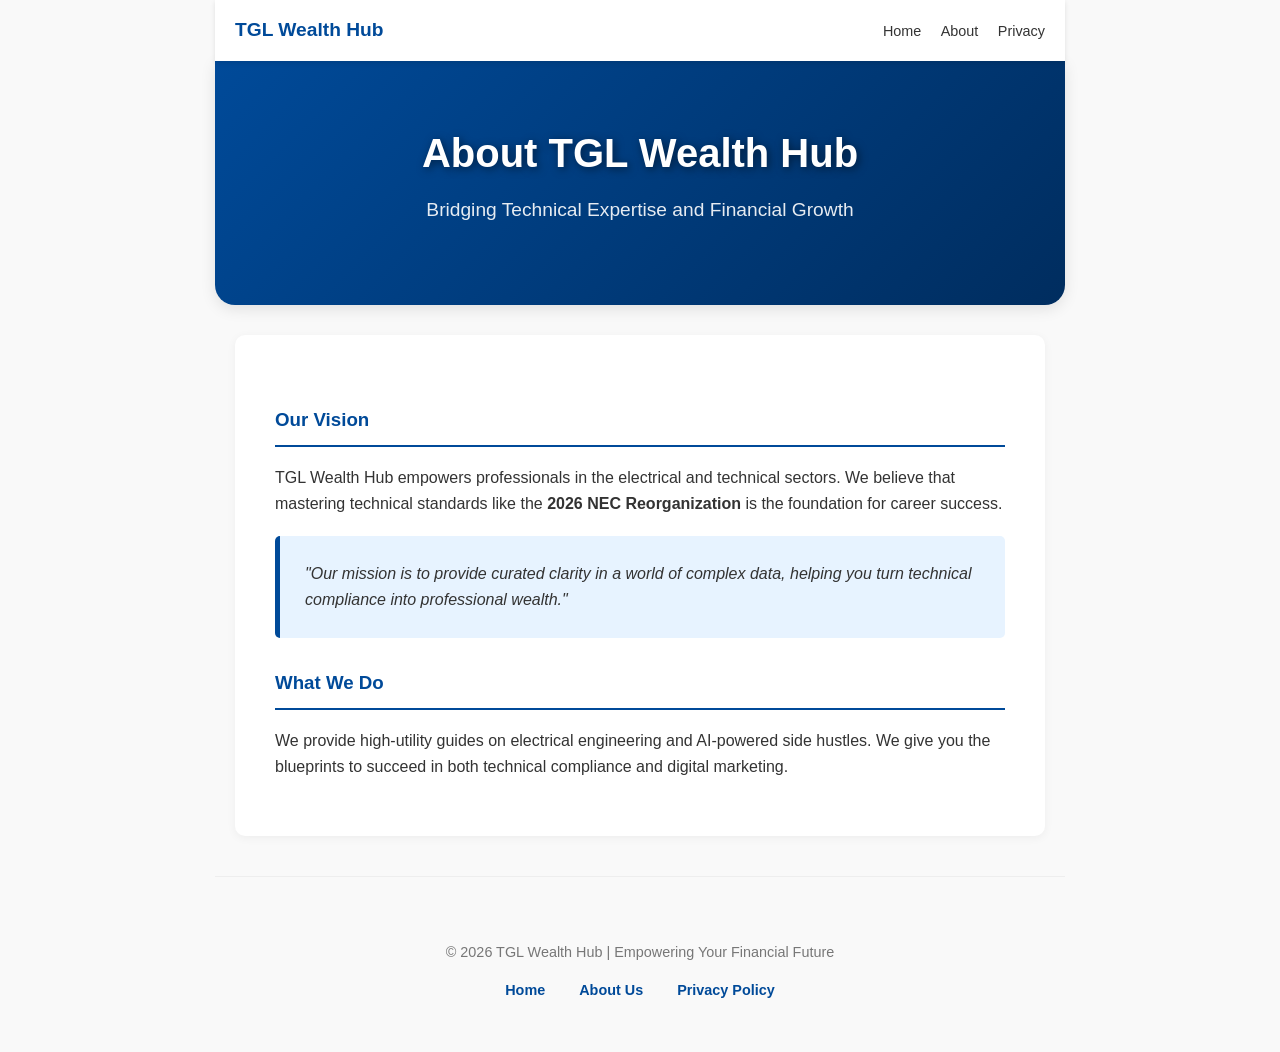
==== about.html @ 268c3966 "Add top navigation bar and update content Added a top navigation bar with links to Home, About, and " ====
<!DOCTYPE html>
<html lang="en">
<head>
    <meta charset="UTF-8">
    <meta name="viewport" content="width=device-width, initial-scale=1.0">
    <title>About Us - TGL Wealth Hub</title>
    <style>
        body { font-family: 'Segoe UI', Tahoma, Geneva, Verdana, sans-serif; line-height: 1.6; color: #333; max-width: 850px; margin: 0 auto; padding: 0; background-color: #f9f9f9; }
        
        /* NEW: Top Navigation Bar */
        .top-nav {
            background-color: #ffffff;
            padding: 15px 20px;
            display: flex;
            justify-content: space-between;
            align-items: center;
            box-shadow: 0 2px 5px rgba(0,0,0,0.1);
            position: sticky;
            top: 0;
            z-index: 1000;
        }
        .top-nav .logo { font-weight: bold; color: #004a99; font-size: 1.2em; text-decoration: none; }
        .top-nav nav a { color: #333; text-decoration: none; margin-left: 15px; font-weight: 500; font-size: 0.9em; }
        .top-nav nav a:hover { color: #004a99; }

        .hero-banner { 
            background: linear-gradient(135deg, #004a99 0%, #002d5f 100%); 
            padding: 60px 20px; 
            text-align: center; 
            border-radius: 0 0 20px 20px;
            margin-bottom: 30px;
            box-shadow: 0 4px 15px rgba(0,0,0,0.1);
        }

        .hero-banner h2 { 
            font-size: 2.5em; 
            margin: 0; 
            color: #ffffff !important;
            text-shadow: 2px 2px 8px rgba(0,0,0,0.5); 
            font-weight: bold;
        }

        .hero-banner p { font-size: 1.2em; color: #ffffff; opacity: 0.9; margin-top: 10px; }
        .content-section { background: white; padding: 40px; border-radius: 10px; box-shadow: 0 2px 10px rgba(0,0,0,0.05); margin: 0 20px; }
        
        h3 { color: #004a99; border-bottom: 2px solid #004a99; padding-bottom: 10px; margin-top: 30px; }
        .mission-box { background: #e7f3ff; border-left: 5px solid #004a99; padding: 25px; margin: 20px 0; border-radius: 5px; font-style: italic; }
        
        .footer { text-align: center; padding: 50px 20px; color: #777; font-size: 0.9em; border-top: 1px solid #eee; margin-top: 40px; }
        .footer nav { margin-top: 15px; }
        .footer a { color: #004a99; text-decoration: none; margin: 0 15px; font-weight: bold; }
    </style>
</head>
<body>

    <header class="top-nav">
        <a href="index.html" class="logo">TGL Wealth Hub</a>
        <nav>
            <a href="index.html">Home</a>
            <a href="about.html">About</a>
            <a href="privacy.html">Privacy</a>
        </nav>
    </header>

    <div class="hero-banner">
        <h2>About TGL Wealth Hub</h2>
        <p>Bridging Technical Expertise and Financial Growth</p>
    </div>

    <div class="content-section">
        <h3>Our Vision</h3>
        <p>TGL Wealth Hub empowers professionals in the electrical and technical sectors. We believe that mastering technical standards like the <strong>2026 NEC Reorganization</strong> is the foundation for career success.</p>

        <div class="mission-box">
            "Our mission is to provide curated clarity in a world of complex data, helping you turn technical compliance into professional wealth."
        </div>

        <h3>What We Do</h3>
        <p>We provide high-utility guides on electrical engineering and AI-powered side hustles. We give you the blueprints to succeed in both technical compliance and digital marketing.</p>
    </div>

    <div class="footer">
        <p>&copy; 2026 TGL Wealth Hub | Empowering Your Financial Future</p>
        <nav>
            <a href="index.html">Home</a>
            <a href="about.html">About Us</a>
            <a href="privacy.html">Privacy Policy</a>
        </nav>
    </div>

</body>
</html>
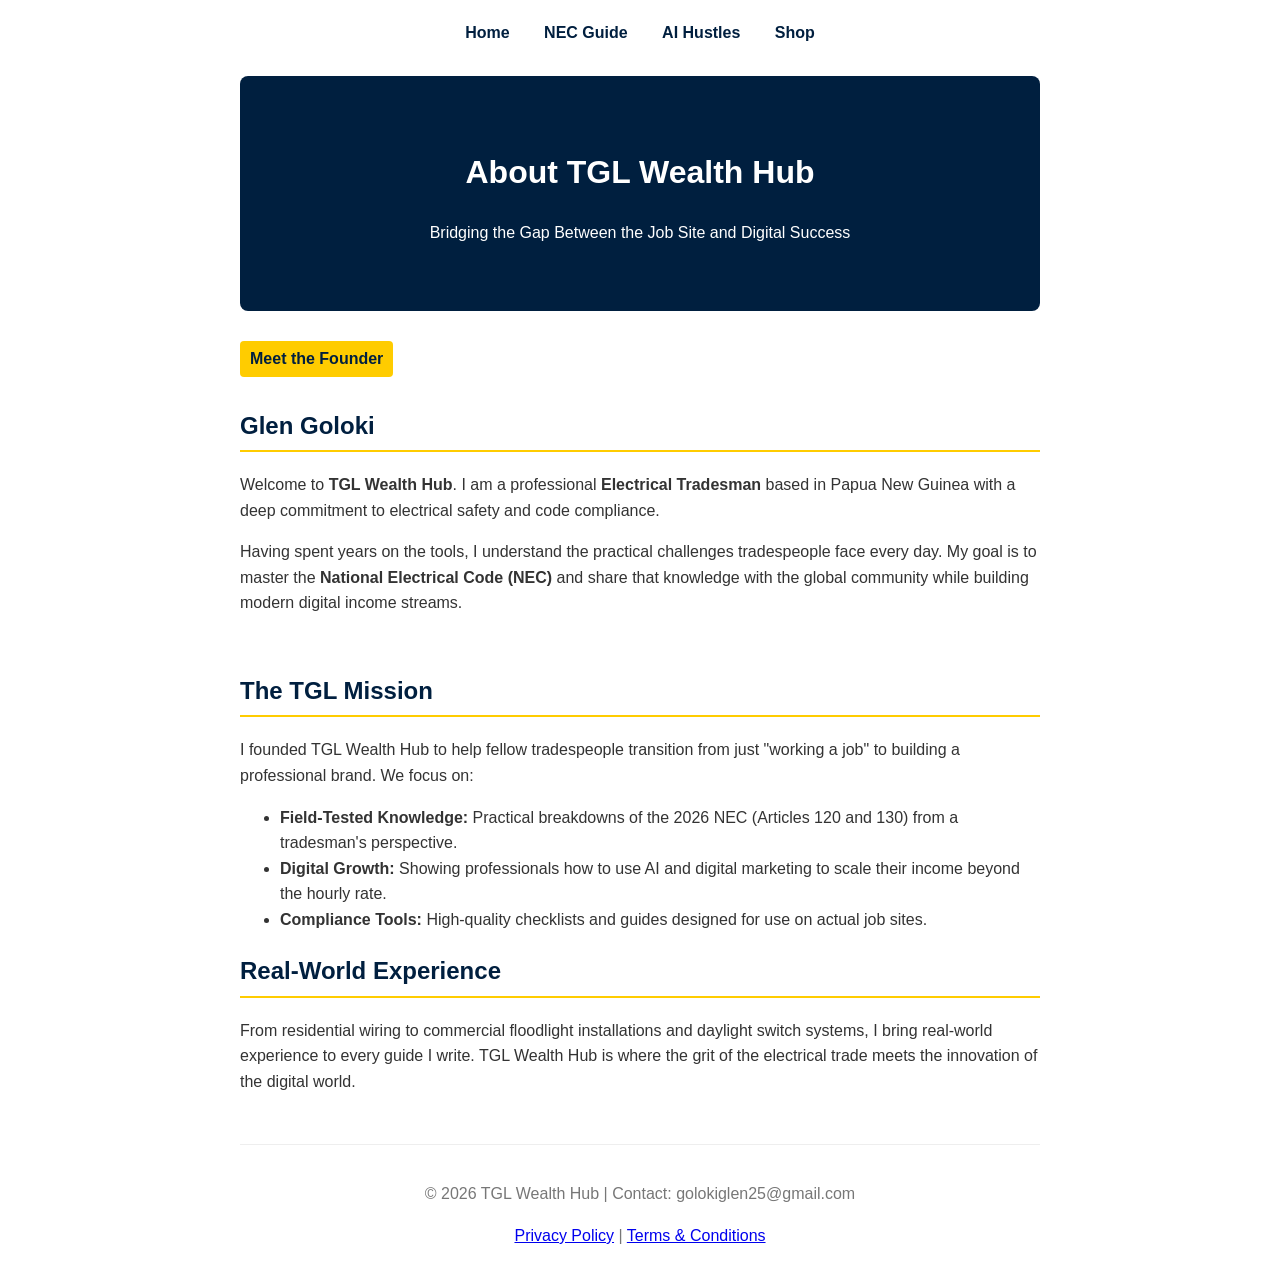
==== commit 23574f1d: "Revamp About page with full HTML and new content Updated the About page to include a complete HTML s" ====
--- a/about.html
+++ b/about.html
@@ -3,90 +3,61 @@
 <head>
     <meta charset="UTF-8">
     <meta name="viewport" content="width=device-width, initial-scale=1.0">
-    <title>About Us - TGL Wealth Hub</title>
+    <title>About Us | TGL Wealth Hub - Founded by Glen Goloki</title>
     <style>
-        body { font-family: 'Segoe UI', Tahoma, Geneva, Verdana, sans-serif; line-height: 1.6; color: #333; max-width: 850px; margin: 0 auto; padding: 0; background-color: #f9f9f9; }
-        
-        /* NEW: Top Navigation Bar */
-        .top-nav {
-            background-color: #ffffff;
-            padding: 15px 20px;
-            display: flex;
-            justify-content: space-between;
-            align-items: center;
-            box-shadow: 0 2px 5px rgba(0,0,0,0.1);
-            position: sticky;
-            top: 0;
-            z-index: 1000;
-        }
-        .top-nav .logo { font-weight: bold; color: #004a99; font-size: 1.2em; text-decoration: none; }
-        .top-nav nav a { color: #333; text-decoration: none; margin-left: 15px; font-weight: 500; font-size: 0.9em; }
-        .top-nav nav a:hover { color: #004a99; }
-
-        .hero-banner { 
-            background: linear-gradient(135deg, #004a99 0%, #002d5f 100%); 
-            padding: 60px 20px; 
-            text-align: center; 
-            border-radius: 0 0 20px 20px;
-            margin-bottom: 30px;
-            box-shadow: 0 4px 15px rgba(0,0,0,0.1);
-        }
-
-        .hero-banner h2 { 
-            font-size: 2.5em; 
-            margin: 0; 
-            color: #ffffff !important;
-            text-shadow: 2px 2px 8px rgba(0,0,0,0.5); 
-            font-weight: bold;
-        }
-
-        .hero-banner p { font-size: 1.2em; color: #ffffff; opacity: 0.9; margin-top: 10px; }
-        .content-section { background: white; padding: 40px; border-radius: 10px; box-shadow: 0 2px 10px rgba(0,0,0,0.05); margin: 0 20px; }
-        
-        h3 { color: #004a99; border-bottom: 2px solid #004a99; padding-bottom: 10px; margin-top: 30px; }
-        .mission-box { background: #e7f3ff; border-left: 5px solid #004a99; padding: 25px; margin: 20px 0; border-radius: 5px; font-style: italic; }
-        
-        .footer { text-align: center; padding: 50px 20px; color: #777; font-size: 0.9em; border-top: 1px solid #eee; margin-top: 40px; }
-        .footer nav { margin-top: 15px; }
-        .footer a { color: #004a99; text-decoration: none; margin: 0 15px; font-weight: bold; }
+        body { font-family: 'Segoe UI', Tahoma, Geneva, Verdana, sans-serif; line-height: 1.6; color: #333; max-width: 800px; margin: 0 auto; padding: 20px; background: #fff; }
+        header { text-align: center; padding: 50px 0; background: #001f3f; color: white; border-radius: 8px; margin-bottom: 30px; }
+        nav { text-align: center; margin-bottom: 30px; }
+        nav a { margin: 0 15px; text-decoration: none; color: #001f3f; font-weight: bold; }
+        .bio-section { display: flex; align-items: center; gap: 30px; margin-bottom: 40px; }
+        .bio-text { flex: 2; }
+        .expert-badge { background: #ffcc00; color: #001f3f; padding: 5px 10px; font-weight: bold; border-radius: 4px; display: inline-block; margin-bottom: 10px; }
+        h2 { color: #001f3f; border-bottom: 2px solid #ffcc00; padding-bottom: 5px; }
+        footer { text-align: center; margin-top: 50px; color: #777; border-top: 1px solid #eee; padding-top: 20px; }
     </style>
 </head>
 <body>
 
-    <header class="top-nav">
-        <a href="index.html" class="logo">TGL Wealth Hub</a>
-        <nav>
-            <a href="index.html">Home</a>
-            <a href="about.html">About</a>
-            <a href="privacy.html">Privacy</a>
-        </nav>
+    <nav>
+        <a href="index.html">Home</a>
+        <a href="nec.html">NEC Guide</a>
+        <a href="ai-hustles.html">AI Hustles</a>
+        <a href="shop.html">Shop</a>
+    </nav>
+
+    <header>
+        <h1>About TGL Wealth Hub</h1>
+        <p>Bridging the Gap Between the Job Site and Digital Success</p>
     </header>
 
-    <div class="hero-banner">
-        <h2>About TGL Wealth Hub</h2>
-        <p>Bridging Technical Expertise and Financial Growth</p>
+    <div class="bio-section">
+        <div class="bio-text">
+            <span class="expert-badge">Meet the Founder</span>
+            <h2>Glen Goloki</h2>
+            <p>Welcome to <strong>TGL Wealth Hub</strong>. I am a professional <strong>Electrical Tradesman</strong> based in Papua New Guinea with a deep commitment to electrical safety and code compliance.</p>
+            <p>Having spent years on the tools, I understand the practical challenges tradespeople face every day. My goal is to master the <strong>National Electrical Code (NEC)</strong> and share that knowledge with the global community while building modern digital income streams.</p>
+        </div>
     </div>
 
-    <div class="content-section">
-        <h3>Our Vision</h3>
-        <p>TGL Wealth Hub empowers professionals in the electrical and technical sectors. We believe that mastering technical standards like the <strong>2026 NEC Reorganization</strong> is the foundation for career success.</p>
+    <section>
+        <h2>The TGL Mission</h2>
+        <p>I founded TGL Wealth Hub to help fellow tradespeople transition from just "working a job" to building a professional brand. We focus on:</p>
+        <ul>
+            <li><strong>Field-Tested Knowledge:</strong> Practical breakdowns of the 2026 NEC (Articles 120 and 130) from a tradesman's perspective.</li>
+            <li><strong>Digital Growth:</strong> Showing professionals how to use AI and digital marketing to scale their income beyond the hourly rate.</li>
+            <li><strong>Compliance Tools:</strong> High-quality checklists and guides designed for use on actual job sites.</li>
+        </ul>
+    </section>
 
-        <div class="mission-box">
-            "Our mission is to provide curated clarity in a world of complex data, helping you turn technical compliance into professional wealth."
-        </div>
+    <section>
+        <h2>Real-World Experience</h2>
+        <p>From residential wiring to commercial floodlight installations and daylight switch systems, I bring real-world experience to every guide I write. TGL Wealth Hub is where the grit of the electrical trade meets the innovation of the digital world.</p>
+    </section>
 
-        <h3>What We Do</h3>
-        <p>We provide high-utility guides on electrical engineering and AI-powered side hustles. We give you the blueprints to succeed in both technical compliance and digital marketing.</p>
-    </div>
-
-    <div class="footer">
-        <p>&copy; 2026 TGL Wealth Hub | Empowering Your Financial Future</p>
-        <nav>
-            <a href="index.html">Home</a>
-            <a href="about.html">About Us</a>
-            <a href="privacy.html">Privacy Policy</a>
-        </nav>
-    </div>
+    <footer>
+        <p>&copy; 2026 TGL Wealth Hub | Contact: golokiglen25@gmail.com</p>
+        <p><a href="privacy.html">Privacy Policy</a> | <a href="terms.html">Terms & Conditions</a></p>
+    </footer>
 
 </body>
 </html>
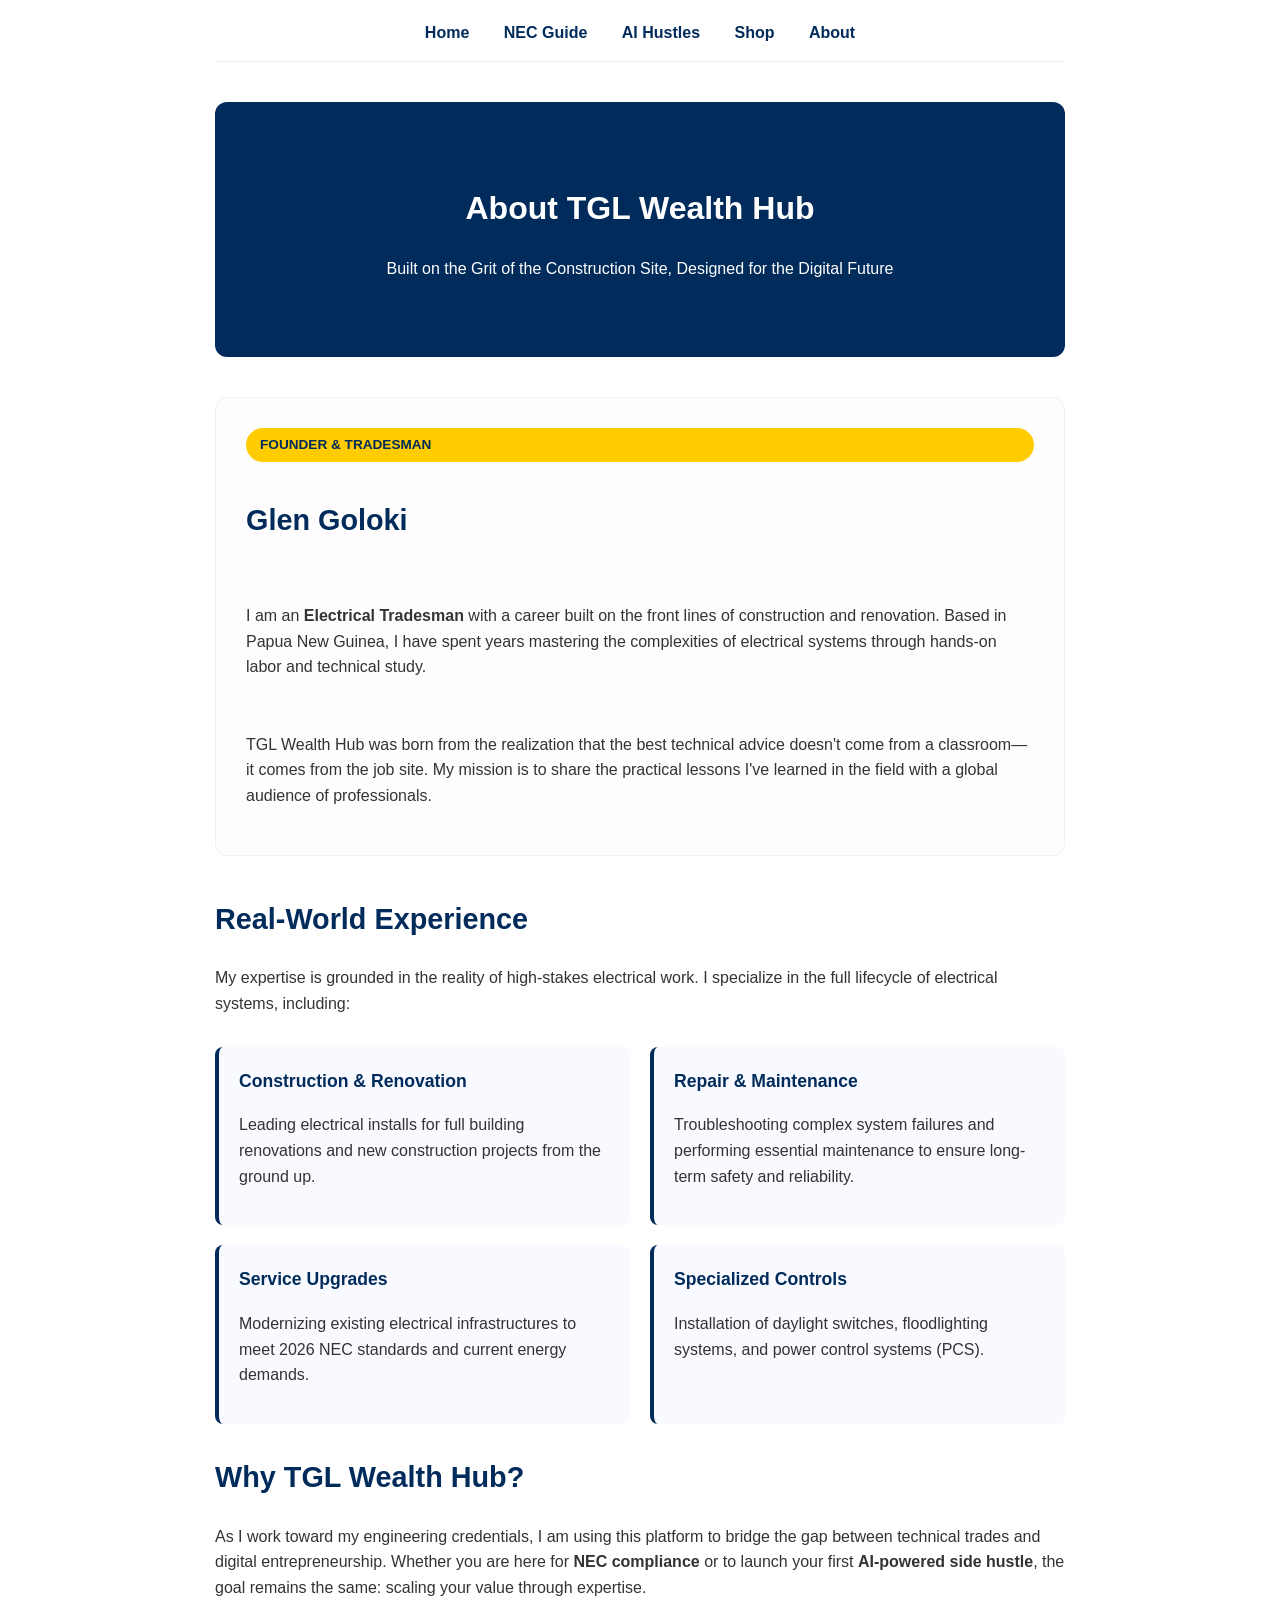
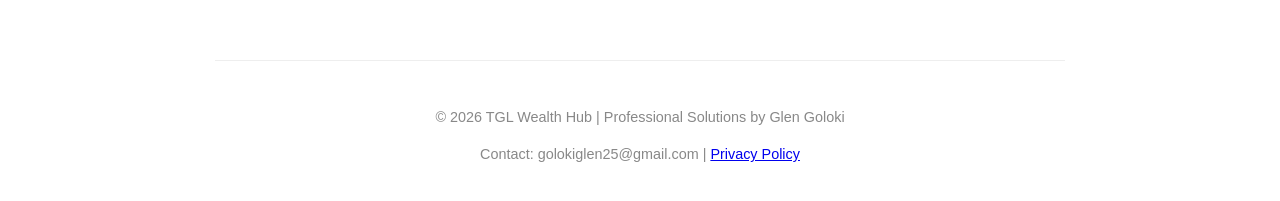
==== commit 4f9d2342: "Revise About Us page content and styling Updated the title and improved the styling and content of t" ====
--- a/about.html
+++ b/about.html
@@ -3,17 +3,20 @@
 <head>
     <meta charset="UTF-8">
     <meta name="viewport" content="width=device-width, initial-scale=1.0">
-    <title>About Us | TGL Wealth Hub - Founded by Glen Goloki</title>
+    <title>About Us | TGL Wealth Hub - Real-World Electrical Expertise</title>
     <style>
-        body { font-family: 'Segoe UI', Tahoma, Geneva, Verdana, sans-serif; line-height: 1.6; color: #333; max-width: 800px; margin: 0 auto; padding: 20px; background: #fff; }
-        header { text-align: center; padding: 50px 0; background: #001f3f; color: white; border-radius: 8px; margin-bottom: 30px; }
-        nav { text-align: center; margin-bottom: 30px; }
-        nav a { margin: 0 15px; text-decoration: none; color: #001f3f; font-weight: bold; }
-        .bio-section { display: flex; align-items: center; gap: 30px; margin-bottom: 40px; }
-        .bio-text { flex: 2; }
-        .expert-badge { background: #ffcc00; color: #001f3f; padding: 5px 10px; font-weight: bold; border-radius: 4px; display: inline-block; margin-bottom: 10px; }
-        h2 { color: #001f3f; border-bottom: 2px solid #ffcc00; padding-bottom: 5px; }
-        footer { text-align: center; margin-top: 50px; color: #777; border-top: 1px solid #eee; padding-top: 20px; }
+        body { font-family: 'Segoe UI', Tahoma, Geneva, Verdana, sans-serif; line-height: 1.6; color: #333; max-width: 850px; margin: 0 auto; padding: 20px; background: #ffffff; }
+        header { text-align: center; padding: 60px 20px; background: #002b5b; color: #ffffff; border-radius: 12px; margin-bottom: 40px; }
+        nav { text-align: center; margin-bottom: 40px; border-bottom: 1px solid #eee; padding-bottom: 15px; }
+        nav a { margin: 0 15px; text-decoration: none; color: #002b5b; font-weight: 600; transition: color 0.3s; }
+        nav a:hover { color: #ffcc00; }
+        .bio-section { display: flex; flex-direction: column; gap: 20px; margin-bottom: 40px; background: #fdfdfd; padding: 30px; border-radius: 12px; border: 1px solid #f0f0f0; }
+        .expert-tag { background: #ffcc00; color: #002b5b; padding: 6px 14px; font-weight: 800; border-radius: 20px; font-size: 0.85em; text-transform: uppercase; display: inline-block; margin-bottom: 15px; }
+        h2 { color: #002b5b; font-size: 1.8em; margin-top: 0; }
+        .experience-grid { display: grid; grid-template-columns: 1fr 1fr; gap: 20px; margin: 30px 0; }
+        .exp-card { background: #f8faff; padding: 20px; border-radius: 8px; border-left: 4px solid #002b5b; }
+        .exp-card h3 { margin-top: 0; color: #002b5b; font-size: 1.1em; }
+        footer { text-align: center; margin-top: 60px; color: #888; border-top: 1px solid #eee; padding-top: 30px; font-size: 0.9em; }
     </style>
 </head>
 <body>
@@ -23,40 +26,53 @@
         <a href="nec.html">NEC Guide</a>
         <a href="ai-hustles.html">AI Hustles</a>
         <a href="shop.html">Shop</a>
+        <a href="about.html">About</a>
     </nav>
 
     <header>
         <h1>About TGL Wealth Hub</h1>
-        <p>Bridging the Gap Between the Job Site and Digital Success</p>
+        <p>Built on the Grit of the Construction Site, Designed for the Digital Future</p>
     </header>
 
     <div class="bio-section">
-        <div class="bio-text">
-            <span class="expert-badge">Meet the Founder</span>
-            <h2>Glen Goloki</h2>
-            <p>Welcome to <strong>TGL Wealth Hub</strong>. I am a professional <strong>Electrical Tradesman</strong> based in Papua New Guinea with a deep commitment to electrical safety and code compliance.</p>
-            <p>Having spent years on the tools, I understand the practical challenges tradespeople face every day. My goal is to master the <strong>National Electrical Code (NEC)</strong> and share that knowledge with the global community while building modern digital income streams.</p>
-        </div>
+        <span class="expert-tag">Founder & Tradesman</span>
+        <h2>Glen Goloki</h2>
+        <p>I am an <strong>Electrical Tradesman</strong> with a career built on the front lines of construction and renovation. Based in Papua New Guinea, I have spent years mastering the complexities of electrical systems through hands-on labor and technical study.</p>
+        <p>TGL Wealth Hub was born from the realization that the best technical advice doesn't come from a classroom—it comes from the job site. My mission is to share the practical lessons I've learned in the field with a global audience of professionals.</p>
     </div>
 
     <section>
-        <h2>The TGL Mission</h2>
-        <p>I founded TGL Wealth Hub to help fellow tradespeople transition from just "working a job" to building a professional brand. We focus on:</p>
-        <ul>
-            <li><strong>Field-Tested Knowledge:</strong> Practical breakdowns of the 2026 NEC (Articles 120 and 130) from a tradesman's perspective.</li>
-            <li><strong>Digital Growth:</strong> Showing professionals how to use AI and digital marketing to scale their income beyond the hourly rate.</li>
-            <li><strong>Compliance Tools:</strong> High-quality checklists and guides designed for use on actual job sites.</li>
-        </ul>
+        <h2>Real-World Experience</h2>
+        <p>My expertise is grounded in the reality of high-stakes electrical work. I specialize in the full lifecycle of electrical systems, including:</p>
+        
+        <div class="experience-grid">
+            <div class="exp-card">
+                <h3>Construction & Renovation</h3>
+                <p>Leading electrical installs for full building renovations and new construction projects from the ground up.</p>
+            </div>
+            <div class="exp-card">
+                <h3>Repair & Maintenance</h3>
+                <p>Troubleshooting complex system failures and performing essential maintenance to ensure long-term safety and reliability.</p>
+            </div>
+            <div class="exp-card">
+                <h3>Service Upgrades</h3>
+                <p>Modernizing existing electrical infrastructures to meet 2026 NEC standards and current energy demands.</p>
+            </div>
+            <div class="exp-card">
+                <h3>Specialized Controls</h3>
+                <p>Installation of daylight switches, floodlighting systems, and power control systems (PCS).</p>
+            </div>
+        </div>
     </section>
 
     <section>
-        <h2>Real-World Experience</h2>
-        <p>From residential wiring to commercial floodlight installations and daylight switch systems, I bring real-world experience to every guide I write. TGL Wealth Hub is where the grit of the electrical trade meets the innovation of the digital world.</p>
+        <h2>Why TGL Wealth Hub?</h2>
+        <p>As I work toward my engineering credentials, I am using this platform to bridge the gap between technical trades and digital entrepreneurship. Whether you are here for <strong>NEC compliance</strong> or to launch your first <strong>AI-powered side hustle</strong>, the goal remains the same: scaling your value through expertise.</p>
     </section>
 
     <footer>
-        <p>&copy; 2026 TGL Wealth Hub | Contact: golokiglen25@gmail.com</p>
-        <p><a href="privacy.html">Privacy Policy</a> | <a href="terms.html">Terms & Conditions</a></p>
+        <p>&copy; 2026 TGL Wealth Hub | Professional Solutions by Glen Goloki</p>
+        <p>Contact: golokiglen25@gmail.com | <a href="privacy.html">Privacy Policy</a></p>
     </footer>
 
 </body>
